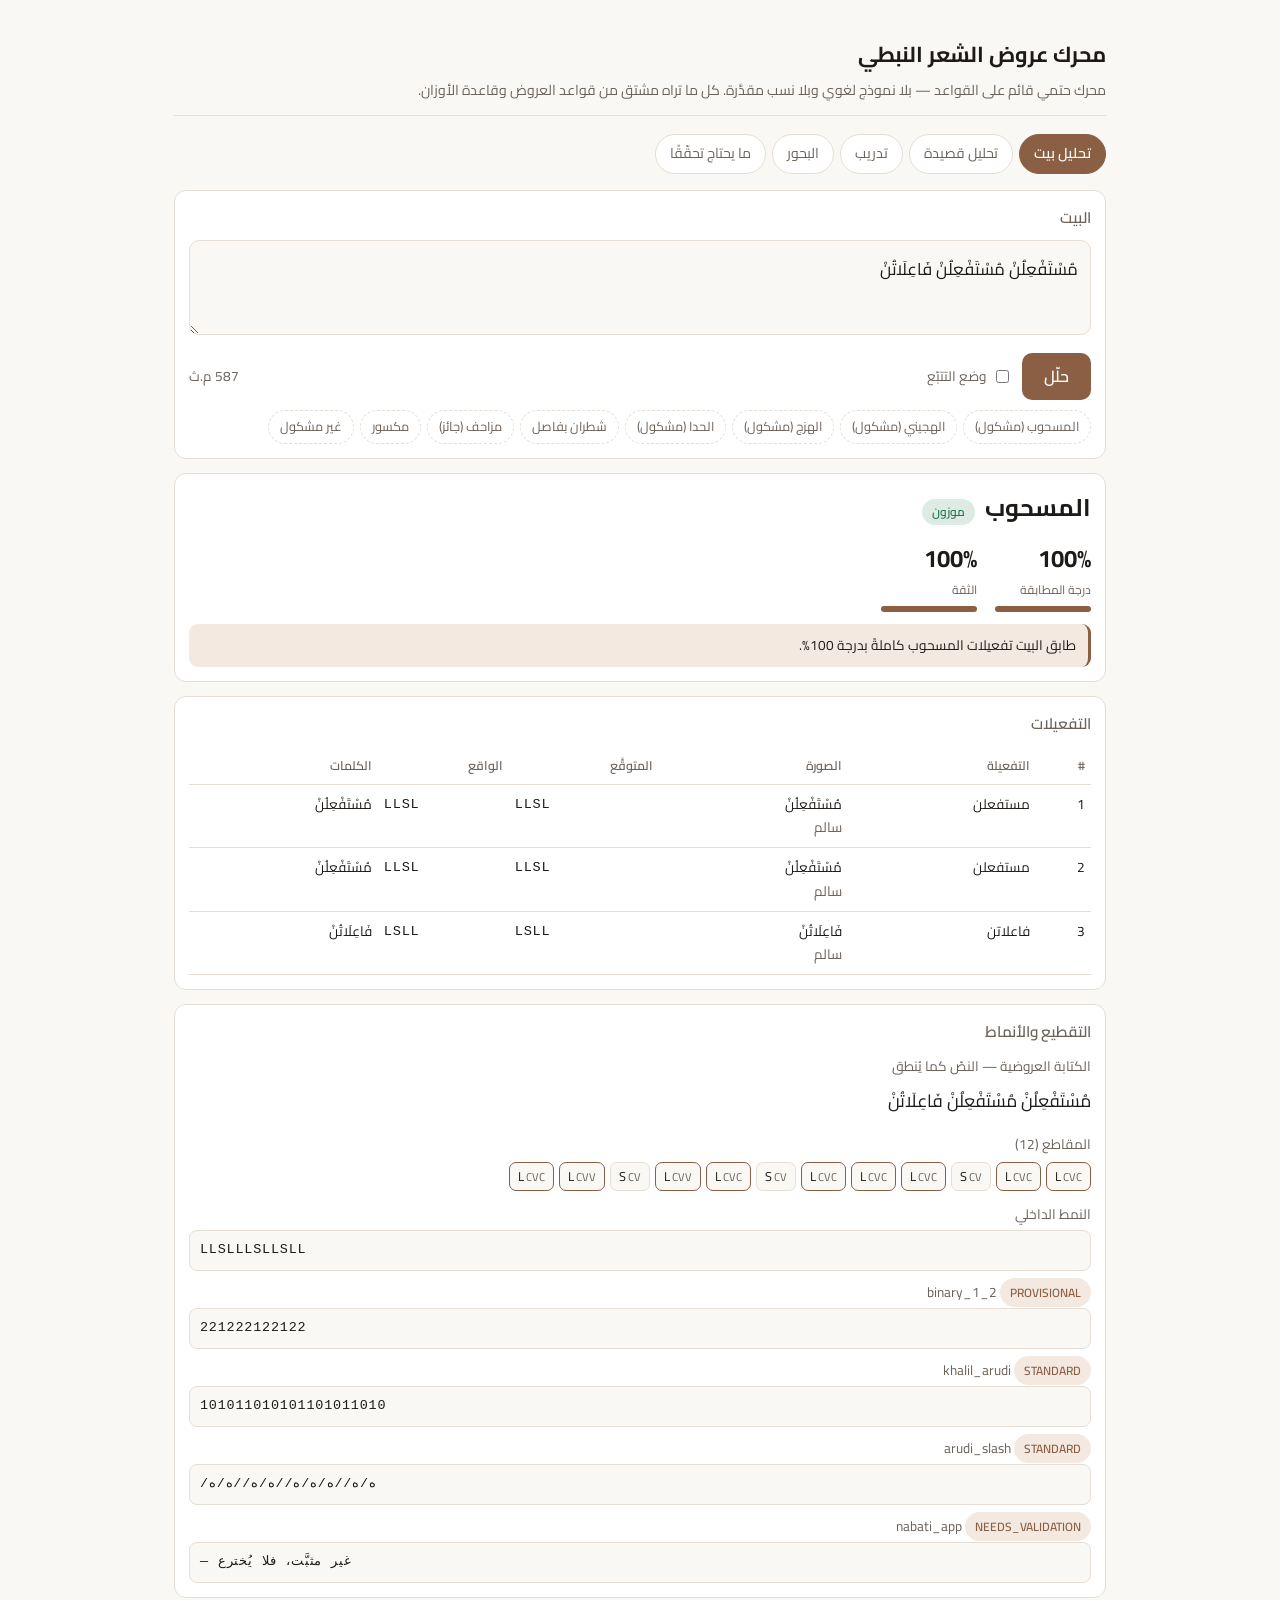
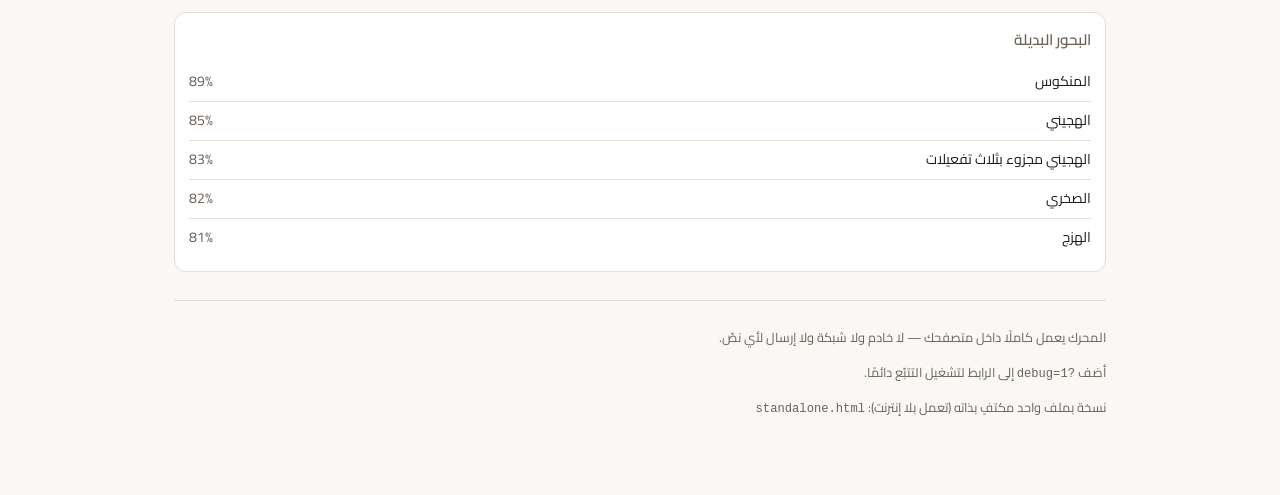
==== web/index.html @ c5213ad3 "محرك عروض الشعر النبطي محرك حتمي قائم على القواعد يأخذ بيتًا نبطيًا فيعطي البحر الأقرب، ودرجة المطاب" ====
<!DOCTYPE html>
<html lang="ar" dir="rtl">
<head>
<meta charset="utf-8">
<meta name="viewport" content="width=device-width, initial-scale=1, viewport-fit=cover">
<title>محرك عروض الشعر النبطي — واجهة تجربة</title>
<meta name="description" content="تحليل ووزن الشعر النبطي: البحر، التفعيلات، التقطيع، النمط الرقمي، وموضع الكسر.">
<link rel="preconnect" href="https://fonts.googleapis.com">
<link rel="preconnect" href="https://fonts.gstatic.com" crossorigin>
<link href="https://fonts.googleapis.com/css2?family=Cairo:wght@400;600;700&display=swap" rel="stylesheet">
<link rel="stylesheet" href="style.css">
<link rel="icon" href="data:image/svg+xml,<svg xmlns='http://www.w3.org/2000/svg' viewBox='0 0 32 32'><text y='26' font-size='26'>📜</text></svg>">
</head>
<body>
<div class="wrap">

<header>
  <h1>محرك عروض الشعر النبطي</h1>
  <p>محرك حتمي قائم على القواعد — بلا نموذج لغوي وبلا نسب مقدَّرة. كل ما تراه مشتق من قواعد العروض وقاعدة الأوزان.</p>
</header>

<nav class="tabs" role="tablist">
  <button role="tab" data-tab="analyze" aria-selected="true">تحليل بيت</button>
  <button role="tab" data-tab="poem" aria-selected="false">تحليل قصيدة</button>
  <button role="tab" data-tab="train" aria-selected="false">تدريب</button>
  <button role="tab" data-tab="meters" aria-selected="false">البحور</button>
  <button role="tab" data-tab="open" aria-selected="false">ما يحتاج تحقّقًا</button>
</nav>

<!-- ============ تحليل بيت ============ -->
<section id="tab-analyze">
  <div class="panel">
    <h2>البيت</h2>
    <textarea id="input" placeholder="اكتب بيتًا نبطيًا…&#10;التشكيل يرفع دقة النتيجة كثيرًا. للفصل بين الشطرين استعمل ...&#10;مثال: مُسْتَفْعِلُنْ مُسْتَفْعِلُنْ فَاعِلَاتُنْ" spellcheck="false"></textarea>
    <div class="row">
      <button class="go" id="run">حلّل</button>
      <label class="check"><input type="checkbox" id="debug"> وضع التتبّع</label>
      <span class="grow"></span>
      <span class="muted" id="timing"></span>
    </div>
    <div class="samples" id="samples"></div>
  </div>

  <div id="result" class="hidden"></div>
</section>

<!-- ============ قصيدة ============ -->
<section id="tab-poem" class="hidden">
  <div class="panel">
    <h2>القصيدة — بيت في كل سطر</h2>
    <textarea id="poemInput" rows="8" spellcheck="false" placeholder="بيت في كل سطر…"></textarea>
    <div class="row"><button class="go" id="runPoem">حلّل القصيدة</button></div>
  </div>
  <div id="poemResult"></div>
</section>

<!-- ============ تدريب ============ -->
<section id="tab-train" class="hidden">
  <div class="panel">
    <h2>وضع التدريب</h2>
    <div class="row">
      <select id="trainMeter" class="grow"></select>
      <select id="trainLevel" style="width:auto">
        <option value="easy">سهل — ٨٠٪</option>
        <option value="medium" selected>متوسط — ٩٠٪</option>
        <option value="hard">صعب — ٩٧٪ وبلا رخص</option>
      </select>
    </div>
    <p class="muted" id="trainHint"></p>
    <textarea id="trainInput" spellcheck="false" placeholder="اكتب بيتك على هذا البحر…"></textarea>
    <div class="row"><button class="go" id="runTrain">تحقّق</button></div>
  </div>
  <div id="trainResult"></div>
</section>

<!-- ============ البحور ============ -->
<section id="tab-meters" class="hidden">
  <div class="panel">
    <h2>قاعدة الأوزان</h2>
    <div class="scroll"><table id="metersTable"></table></div>
  </div>
</section>

<!-- ============ معلَّق ============ -->
<section id="tab-open" class="hidden">
  <div class="panel">
    <h2>ما لم يُحسم بعد</h2>
    <p class="muted">كل بند هنا قاعدة لم تُثبَّت لأن المادة المصدرية لم تكفِ لإثباتها. لم يُخترع شيء مكانها.</p>
    <div id="openList"></div>
  </div>
</section>

<footer>
  <p>المحرك يعمل كاملًا داخل متصفحك — لا خادم ولا شبكة ولا إرسال لأي نصّ.</p>
  <p>أضف <code>?debug=1</code> إلى الرابط لتشغيل التتبّع دائمًا.</p>
  <p>نسخة بملف واحد مكتفٍ بذاته (تعمل بلا إنترنت): <code>standalone.html</code></p>
</footer>

</div>
<script type="module" src="app.js"></script>
</body>
</html>
---- web/style.css ----
:root {
  --bg: #faf8f5;
  --panel: #ffffff;
  --ink: #1d1a17;
  --muted: #6b625a;
  --line: #e6ded4;
  --brand: #8a5f43;
  --brand-soft: #f3e9e1;
  --good: #1f7a4d;
  --warn: #9a6b12;
  --bad: #a63232;
  --radius: 12px;
  --font: "Cairo", system-ui, -apple-system, "Segoe UI", sans-serif;
  --mono: ui-monospace, "SF Mono", Menlo, Consolas, monospace;
}

@media (prefers-color-scheme: dark) {
  :root {
    --bg: #17140f;
    --panel: #211d18;
    --ink: #f0eae2;
    --muted: #a99d90;
    --line: #362f27;
    --brand: #d3a582;
    --brand-soft: #2e2620;
    --good: #5fc48c;
    --warn: #e0b04a;
    --bad: #ef7a7a;
  }
}

* { box-sizing: border-box; }

body {
  margin: 0;
  background: var(--bg);
  color: var(--ink);
  font-family: var(--font);
  line-height: 1.7;
  -webkit-text-size-adjust: 100%;
}

.wrap { max-width: 960px; margin: 0 auto; padding: 16px 14px 64px; }

header { padding: 20px 0 12px; border-bottom: 1px solid var(--line); margin-bottom: 18px; }
header h1 { margin: 0; font-size: 1.35rem; font-weight: 700; }
header p { margin: 6px 0 0; color: var(--muted); font-size: .88rem; }

.tabs { display: flex; gap: 6px; flex-wrap: wrap; margin: 16px 0; }
.tabs button {
  font: inherit; font-size: .88rem; padding: 7px 14px; border-radius: 999px;
  border: 1px solid var(--line); background: var(--panel); color: var(--muted);
  cursor: pointer; -webkit-tap-highlight-color: transparent;
}
.tabs button[aria-selected="true"] { background: var(--brand); border-color: var(--brand); color: #fff; font-weight: 600; }

.panel {
  background: var(--panel); border: 1px solid var(--line);
  border-radius: var(--radius); padding: 14px; margin-bottom: 14px;
}
.panel h2 { margin: 0 0 10px; font-size: .95rem; color: var(--muted); font-weight: 600; }

textarea, select, input {
  width: 100%; font: inherit; padding: 11px 12px;
  border: 1px solid var(--line); border-radius: 10px;
  background: var(--bg); color: var(--ink); resize: vertical;
}
textarea { min-height: 90px; font-size: 1.05rem; line-height: 2.1; }
textarea:focus, select:focus { outline: 2px solid var(--brand); outline-offset: 1px; }

.row { display: flex; gap: 10px; flex-wrap: wrap; align-items: center; margin-top: 10px; }
.row > * { flex: 0 0 auto; }
.grow { flex: 1 1 180px; }

button.go {
  font: inherit; font-weight: 600; padding: 10px 22px; border: 0; border-radius: 10px;
  background: var(--brand); color: #fff; cursor: pointer;
}
button.ghost {
  font: inherit; font-size: .85rem; padding: 7px 12px; border-radius: 8px;
  border: 1px solid var(--line); background: transparent; color: var(--muted); cursor: pointer;
}
label.check { display: inline-flex; align-items: center; gap: 6px; font-size: .85rem; color: var(--muted); }
label.check input { width: auto; }

.samples { display: flex; gap: 6px; flex-wrap: wrap; margin-top: 10px; }
.samples button {
  font: inherit; font-size: .8rem; padding: 5px 11px; border-radius: 999px;
  border: 1px dashed var(--line); background: transparent; color: var(--muted); cursor: pointer;
}

.verdict { display: flex; align-items: baseline; gap: 10px; flex-wrap: wrap; }
.verdict .name { font-size: 1.5rem; font-weight: 700; }
.badge {
  font-size: .75rem; padding: 3px 10px; border-radius: 999px; font-weight: 600;
  background: var(--brand-soft); color: var(--brand);
}
.badge.sound { background: color-mix(in srgb, var(--good) 15%, transparent); color: var(--good); }
.badge.acceptable { background: color-mix(in srgb, var(--good) 12%, transparent); color: var(--good); }
.badge.broken { background: color-mix(in srgb, var(--warn) 18%, transparent); color: var(--warn); }
.badge.unrecognized { background: color-mix(in srgb, var(--bad) 14%, transparent); color: var(--bad); }

.scores { display: flex; gap: 18px; margin-top: 10px; flex-wrap: wrap; }
.score-box { min-width: 96px; }
.score-box .n { font-size: 1.5rem; font-weight: 700; font-variant-numeric: tabular-nums; }
.score-box .k { font-size: .75rem; color: var(--muted); }

.bar { height: 6px; border-radius: 3px; background: var(--line); overflow: hidden; margin-top: 6px; }
.bar > i { display: block; height: 100%; background: var(--brand); }

.note {
  font-size: .85rem; padding: 10px 12px; border-radius: 9px;
  background: var(--brand-soft); color: var(--ink); margin-top: 12px;
  border-inline-start: 3px solid var(--brand);
}
.note.warn { border-inline-start-color: var(--warn); }
.note strong { color: var(--brand); }

table { width: 100%; border-collapse: collapse; font-size: .85rem; }
th, td { text-align: start; padding: 8px 6px; border-bottom: 1px solid var(--line); vertical-align: top; }
th { color: var(--muted); font-weight: 600; font-size: .78rem; }
td.pat { font-family: var(--mono); direction: ltr; text-align: left; letter-spacing: .06em; }
tr.bad td { background: color-mix(in srgb, var(--bad) 7%, transparent); }

.scroll { overflow-x: auto; -webkit-overflow-scrolling: touch; }

.syls { display: flex; flex-wrap: wrap; gap: 5px; margin-top: 6px; }
.syl {
  border: 1px solid var(--line); border-radius: 7px; padding: 3px 8px;
  font-size: .8rem; background: var(--bg);
}
.syl.L { border-color: var(--brand); }
.syl.X { border-color: var(--warn); border-style: dashed; }
.syl small { color: var(--muted); font-size: .7rem; }

.mono {
  font-family: var(--mono); direction: ltr; text-align: left;
  font-size: .84rem; word-break: break-all; letter-spacing: .06em;
  background: var(--bg); padding: 8px 10px; border-radius: 8px; border: 1px solid var(--line);
}
pre.mono { white-space: pre-wrap; line-height: 1.6; }

.alts { list-style: none; padding: 0; margin: 0; }
.alts li { display: flex; justify-content: space-between; gap: 10px; padding: 7px 0; border-bottom: 1px solid var(--line); font-size: .88rem; }
.alts li:last-child { border: 0; }
.alts .pctn { font-variant-numeric: tabular-nums; color: var(--muted); }

.muted { color: var(--muted); font-size: .85rem; }
.hidden { display: none !important; }
details { margin-top: 10px; }
summary { cursor: pointer; font-size: .85rem; color: var(--muted); }

footer { margin-top: 28px; padding-top: 14px; border-top: 1px solid var(--line); color: var(--muted); font-size: .8rem; }
footer code { font-family: var(--mono); font-size: .95em; }
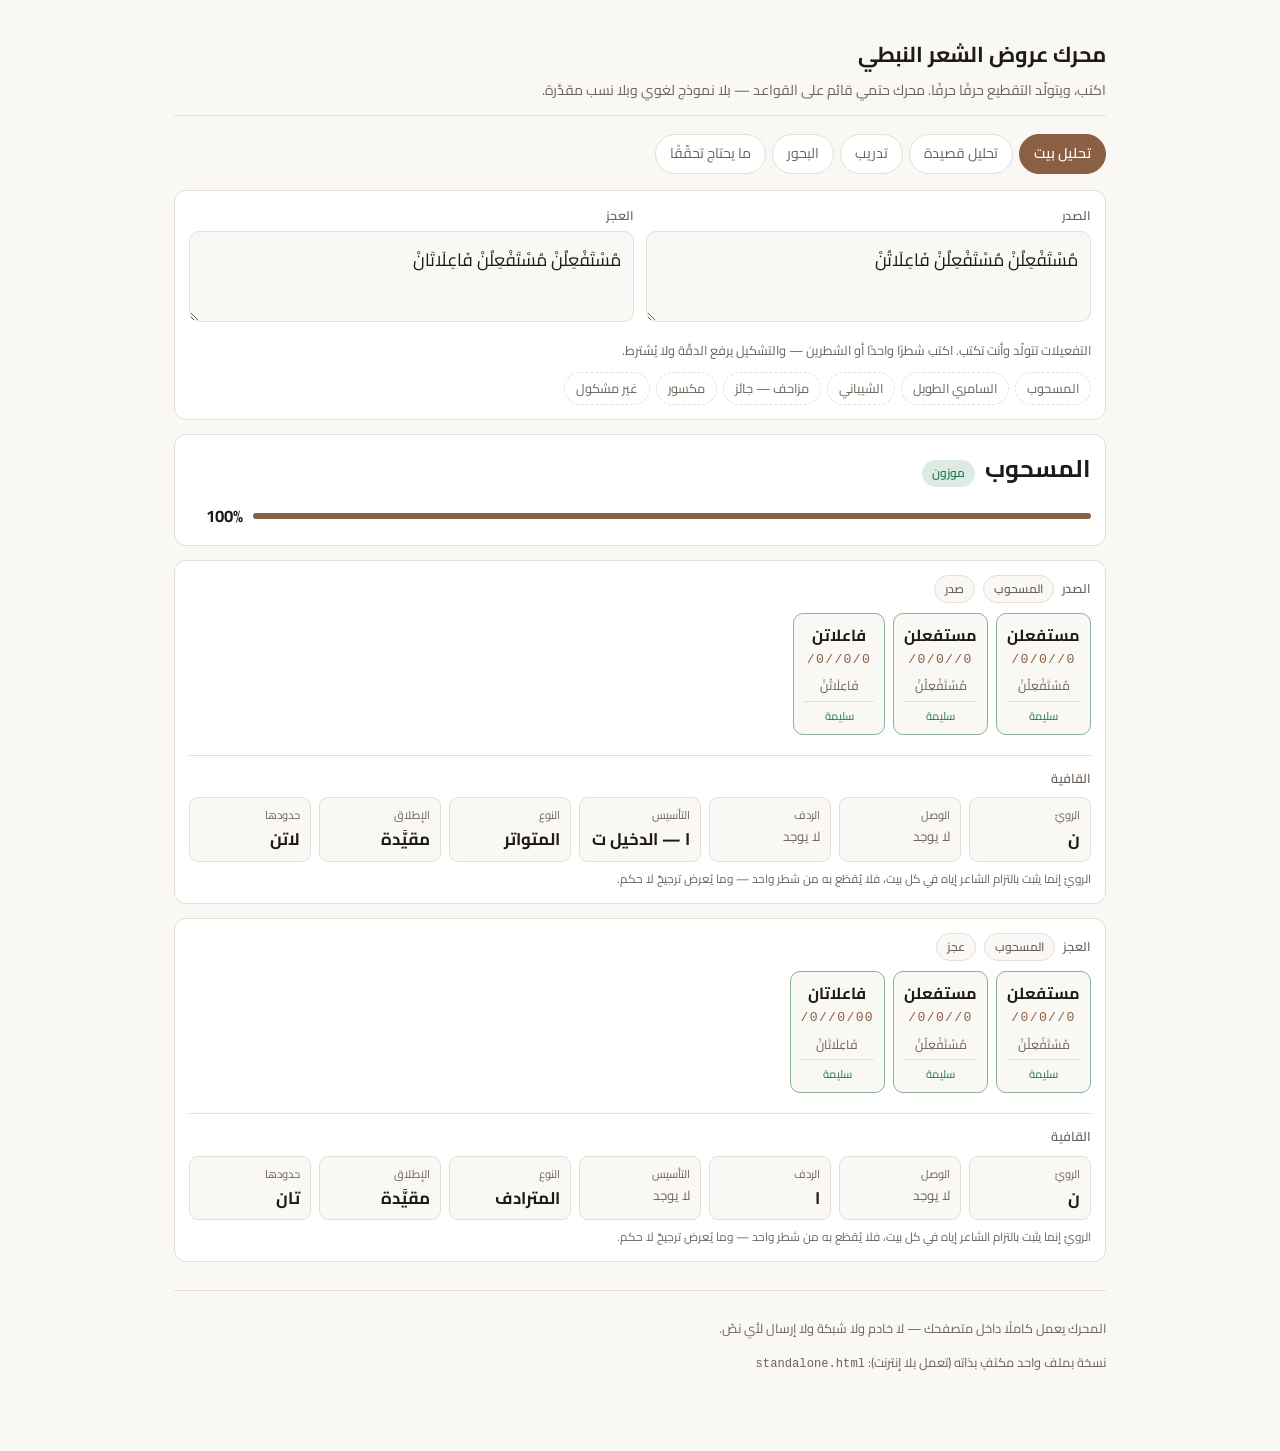
==== commit c3f0e138: "واجهة الكتابة اللحظية: التفعيلات تتولّد حرفًا حرفًا لا زرّ في الصفحة. حقلان — الصدر والعجز — وكل ضغط" ====
--- a/web/index.html
+++ b/web/index.html
@@ -9,6 +9,7 @@
 <link rel="preconnect" href="https://fonts.gstatic.com" crossorigin>
 <link href="https://fonts.googleapis.com/css2?family=Cairo:wght@400;600;700&display=swap" rel="stylesheet">
 <link rel="stylesheet" href="style.css">
+<link rel="stylesheet" href="live.css">
 <link rel="icon" href="data:image/svg+xml,<svg xmlns='http://www.w3.org/2000/svg' viewBox='0 0 32 32'><text y='26' font-size='26'>📜</text></svg>">
 </head>
 <body>
@@ -16,7 +17,7 @@
 
 <header>
   <h1>محرك عروض الشعر النبطي</h1>
-  <p>محرك حتمي قائم على القواعد — بلا نموذج لغوي وبلا نسب مقدَّرة. كل ما تراه مشتق من قواعد العروض وقاعدة الأوزان.</p>
+  <p>اكتب، ويتولّد التقطيع حرفًا حرفًا. محرك حتمي قائم على القواعد — بلا نموذج لغوي وبلا نسب مقدَّرة.</p>
 </header>
 
 <nav class="tabs" role="tablist">
@@ -30,18 +31,26 @@
 <!-- ============ تحليل بيت ============ -->
 <section id="tab-analyze">
   <div class="panel">
-    <h2>البيت</h2>
-    <textarea id="input" placeholder="اكتب بيتًا نبطيًا…&#10;التشكيل يرفع دقة النتيجة كثيرًا. للفصل بين الشطرين استعمل ...&#10;مثال: مُسْتَفْعِلُنْ مُسْتَفْعِلُنْ فَاعِلَاتُنْ" spellcheck="false"></textarea>
-    <div class="row">
-      <button class="go" id="run">حلّل</button>
-      <label class="check"><input type="checkbox" id="debug"> وضع التتبّع</label>
-      <span class="grow"></span>
-      <span class="muted" id="timing"></span>
+    <div class="fields">
+      <label class="field">
+        <span class="field-label">الصدر</span>
+        <textarea id="sadr" rows="2" spellcheck="false" autocomplete="off"
+          placeholder="اكتب صدر البيت…"></textarea>
+      </label>
+      <label class="field">
+        <span class="field-label">العجز</span>
+        <textarea id="ajz" rows="2" spellcheck="false" autocomplete="off"
+          placeholder="اكتب عجز البيت…"></textarea>
+      </label>
     </div>
+    <p class="hint">
+      التفعيلات تتولّد وأنت تكتب. اكتب شطرًا واحدًا أو الشطرين —
+      والتشكيل يرفع الدقّة ولا يُشترط.
+    </p>
     <div class="samples" id="samples"></div>
   </div>
 
-  <div id="result" class="hidden"></div>
+  <div id="result"></div>
 </section>
 
 <!-- ============ قصيدة ============ -->
@@ -92,7 +101,6 @@
 
 <footer>
   <p>المحرك يعمل كاملًا داخل متصفحك — لا خادم ولا شبكة ولا إرسال لأي نصّ.</p>
-  <p>أضف <code>?debug=1</code> إلى الرابط لتشغيل التتبّع دائمًا.</p>
   <p>نسخة بملف واحد مكتفٍ بذاته (تعمل بلا إنترنت): <code>standalone.html</code></p>
 </footer>
 
--- a/web/live.css
+++ b/web/live.css
@@ -0,0 +1,117 @@
+/* ============================================================
+   الكتابة اللحظية — حقلا الصدر والعجز، وبطاقات التفعيلات، والقافية.
+   ملحق بـ style.css لا بديل عنه: بقية التبويبات تستعمله كما هو.
+   ============================================================ */
+
+/* ── حقلا الإدخال ─────────────────────────────────────────── */
+.fields { display: grid; gap: 12px; grid-template-columns: 1fr 1fr; }
+@media (max-width: 620px) { .fields { grid-template-columns: 1fr; } }
+
+.field { display: block; }
+.field-label {
+  display: block; font-size: .78rem; font-weight: 600;
+  color: var(--muted); margin-bottom: 5px;
+}
+.field textarea { min-height: 68px; font-size: 1.1rem; line-height: 1.9; }
+
+.hint { margin: 10px 0 0; font-size: .8rem; color: var(--muted); }
+
+/* ── مربع الوزن ───────────────────────────────────────────── */
+.verdict-panel .score-line {
+  display: flex; align-items: center; gap: 10px; margin-top: 12px;
+}
+.verdict-panel .bar { flex: 1 1 auto; margin-top: 0; }
+.verdict-panel .pctn {
+  font-variant-numeric: tabular-nums; font-weight: 700;
+  font-size: 1.05rem; min-width: 3.2em; text-align: start;
+}
+
+.hemistich-head {
+  display: flex; align-items: center; gap: 8px;
+  flex-wrap: wrap; margin-bottom: 10px;
+}
+.hemistich-head .field-label { margin: 0; }
+
+.badge.soft { background: var(--bg); color: var(--muted); border: 1px solid var(--line); }
+.badge.writing {
+  background: color-mix(in srgb, var(--brand) 12%, transparent);
+  color: var(--brand);
+}
+
+/* ── شريط التفعيلات ───────────────────────────────────────── */
+/* يمرّ أفقيًّا ولا يكسر الصفحة: البحور تبلغ ست عشرة تفعيلة. */
+.feet {
+  display: flex; gap: 8px; overflow-x: auto; padding-bottom: 6px;
+  -webkit-overflow-scrolling: touch; scrollbar-width: thin;
+}
+
+.foot {
+  flex: 0 0 auto; min-width: 92px; text-align: center;
+  border: 1px solid var(--line); border-radius: 10px;
+  padding: 9px 10px; background: var(--bg);
+}
+.foot-name { font-size: 1rem; font-weight: 700; line-height: 1.5; }
+.foot-symbol {
+  font-family: var(--mono); direction: ltr; font-size: .82rem;
+  letter-spacing: .1em; color: var(--brand); margin-top: 2px;
+  min-height: 1.2em;
+}
+.foot-text {
+  font-size: .78rem; color: var(--muted); margin-top: 4px;
+  max-width: 150px; overflow: hidden; text-overflow: ellipsis; white-space: nowrap;
+}
+.foot-state {
+  font-size: .7rem; color: var(--muted); margin-top: 4px;
+  padding-top: 4px; border-top: 1px solid var(--line);
+}
+
+.foot.salim { border-color: color-mix(in srgb, var(--good) 45%, var(--line)); }
+.foot.salim .foot-state { color: var(--good); }
+
+.foot.licensed { border-color: color-mix(in srgb, var(--warn) 50%, var(--line)); }
+.foot.licensed .foot-state { color: var(--warn); }
+
+.foot.broken {
+  border-color: var(--bad);
+  background: color-mix(in srgb, var(--bad) 7%, var(--bg));
+}
+.foot.broken .foot-state { color: var(--bad); font-weight: 600; }
+
+/* التفعيلة الجارية: اسمها مقتطع بقدر ما كُتب منها. */
+.foot.partial {
+  border-color: var(--brand); border-style: dashed;
+  background: var(--brand-soft);
+}
+.foot.partial .foot-state { color: var(--brand); }
+
+/* ما لم يبلغه القلم بعد — يُرى ولا يُحاسَب. */
+.foot.pending { opacity: .38; border-style: dashed; }
+
+/* ── الزحافات والعلل ──────────────────────────────────────── */
+.licence {
+  display: flex; flex-wrap: wrap; gap: 8px; align-items: center;
+  margin-top: 12px; font-size: .82rem;
+}
+.licence-key { color: var(--muted); font-weight: 600; }
+.licence-item {
+  background: color-mix(in srgb, var(--warn) 12%, transparent);
+  color: var(--warn); border-radius: 999px; padding: 3px 10px;
+}
+
+/* ── القافية ──────────────────────────────────────────────── */
+.rhyme {
+  margin-top: 14px; padding-top: 12px; border-top: 1px solid var(--line);
+}
+.rhyme-title { font-size: .8rem; font-weight: 600; color: var(--muted); margin-bottom: 8px; }
+.rhyme-grid {
+  display: grid; gap: 8px;
+  grid-template-columns: repeat(auto-fit, minmax(96px, 1fr));
+}
+.rhyme-cell {
+  border: 1px solid var(--line); border-radius: 9px;
+  padding: 7px 10px; background: var(--bg);
+}
+.rhyme-key { display: block; font-size: .7rem; color: var(--muted); }
+.rhyme-val { display: block; font-size: 1.05rem; font-weight: 700; margin-top: 1px; }
+.rhyme-val.none { font-size: .82rem; font-weight: 400; color: var(--muted); }
+.rhyme-note { margin: 8px 0 0; font-size: .74rem; color: var(--muted); line-height: 1.6; }
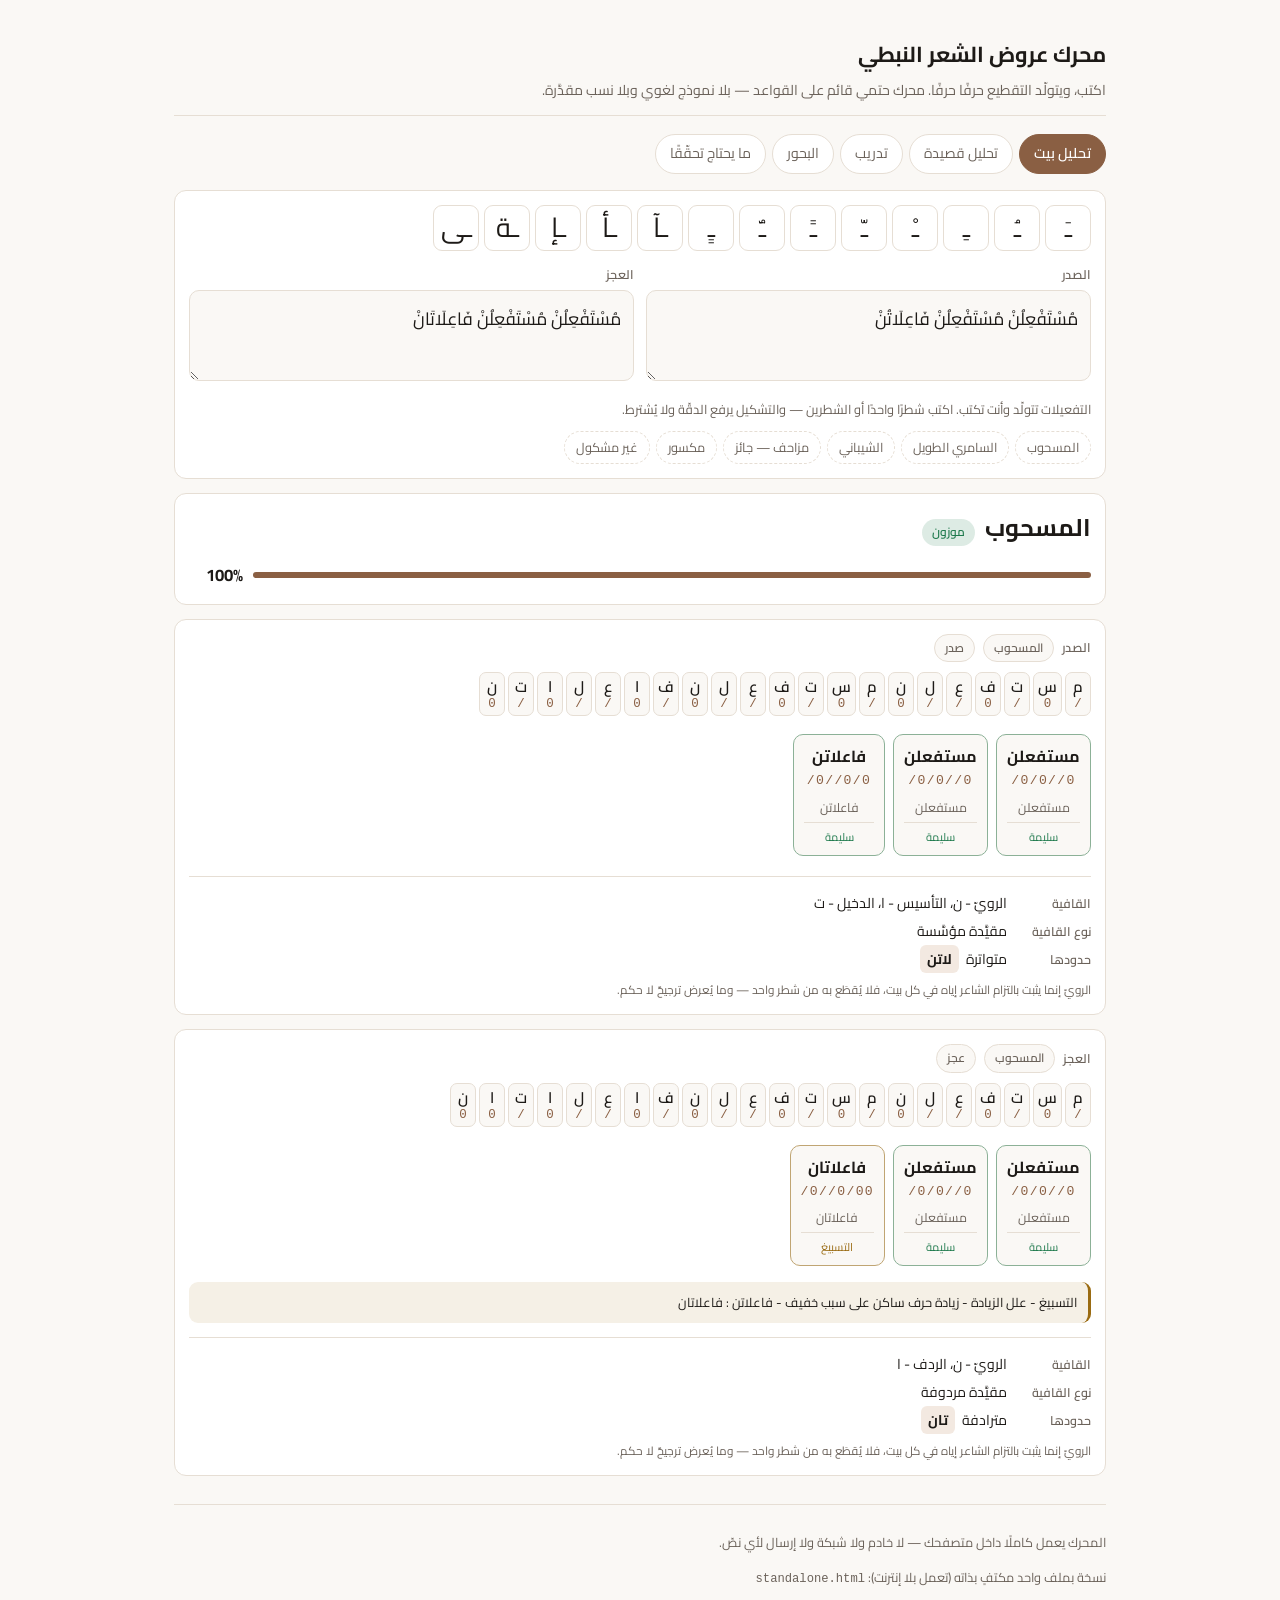
==== commit 6f70d95f: "مطابقة تجربة المرجع، وأربعة أخطاء كشفتها جُرّب بيتُ الصورة المرجعية نفسه في المحرك، فوافقه في كل حقل" ====
--- a/web/index.html
+++ b/web/index.html
@@ -31,6 +31,10 @@
 <!-- ============ تحليل بيت ============ -->
 <section id="tab-analyze">
   <div class="panel">
+    <!-- شريط التشكيل: دقّة الوزن مقيَّدة بتشكيل ما يُكتب، ولوحة مفاتيح
+         الهاتف تجعل إدخال الحركات عسيرًا. فتُوضع في متناول الإبهام. -->
+    <div class="marks" id="marks" role="toolbar" aria-label="إدخال التشكيل"></div>
+
     <div class="fields">
       <label class="field">
         <span class="field-label">الصدر</span>
--- a/web/live.css
+++ b/web/live.css
@@ -87,31 +87,60 @@
 /* ما لم يبلغه القلم بعد — يُرى ولا يُحاسَب. */
 .foot.pending { opacity: .38; border-style: dashed; }
 
-/* ── الزحافات والعلل ──────────────────────────────────────── */
-.licence {
-  display: flex; flex-wrap: wrap; gap: 8px; align-items: center;
-  margin-top: 12px; font-size: .82rem;
-}
-.licence-key { color: var(--muted); font-weight: 600; }
-.licence-item {
-  background: color-mix(in srgb, var(--warn) 12%, transparent);
-  color: var(--warn); border-radius: 999px; padding: 3px 10px;
-}
-
 /* ── القافية ──────────────────────────────────────────────── */
 .rhyme {
   margin-top: 14px; padding-top: 12px; border-top: 1px solid var(--line);
 }
-.rhyme-title { font-size: .8rem; font-weight: 600; color: var(--muted); margin-bottom: 8px; }
-.rhyme-grid {
-  display: grid; gap: 8px;
-  grid-template-columns: repeat(auto-fit, minmax(96px, 1fr));
+.rhyme-note { margin: 8px 0 0; font-size: .74rem; color: var(--muted); line-height: 1.6; }
+
+/* ── شريط التشكيل ─────────────────────────────────────────── */
+.marks {
+  display: flex; gap: 5px; overflow-x: auto; padding: 0 0 9px;
+  margin-bottom: 4px; -webkit-overflow-scrolling: touch;
 }
-.rhyme-cell {
+.marks button {
+  flex: 0 0 auto; font: inherit; min-width: 46px; height: 46px;
+  display: flex; align-items: center; justify-content: center;
   border: 1px solid var(--line); border-radius: 9px;
-  padding: 7px 10px; background: var(--bg);
+  background: var(--panel); color: var(--ink); cursor: pointer;
+  -webkit-tap-highlight-color: transparent;
 }
-.rhyme-key { display: block; font-size: .7rem; color: var(--muted); }
-.rhyme-val { display: block; font-size: 1.05rem; font-weight: 700; margin-top: 1px; }
-.rhyme-val.none { font-size: .82rem; font-weight: 400; color: var(--muted); }
-.rhyme-note { margin: 8px 0 0; font-size: .74rem; color: var(--muted); line-height: 1.6; }
+.marks button:active { background: var(--brand-soft); border-color: var(--brand); }
+/* الحركة رسمها صغير على الكرسيّ، فتُكبَّر لتُقرأ وتُصاب بالإبهام. */
+.mark-glyph { font-size: 1.7rem; line-height: 1; }
+
+/* ── الكتابة العروضية حرفًا حرفًا ──────────────────────────── */
+.glyphs {
+  display: flex; gap: 3px; overflow-x: auto; padding-bottom: 6px;
+  margin-bottom: 12px; -webkit-overflow-scrolling: touch;
+}
+.glyph {
+  flex: 0 0 auto; display: flex; flex-direction: column; align-items: center;
+  min-width: 26px; border: 1px solid var(--line); border-radius: 7px;
+  padding: 3px 4px; background: var(--bg);
+}
+.glyph b { font-weight: 600; font-size: .95rem; line-height: 1.4; }
+.glyph i {
+  font-style: normal; font-family: var(--mono); font-size: .78rem;
+  color: var(--brand); line-height: 1.2;
+}
+
+/* ── سطر العلّة ───────────────────────────────────────────── */
+.licence {
+  display: block; margin-top: 10px; font-size: .8rem; line-height: 1.9;
+  padding: 8px 11px; border-radius: 9px;
+  background: color-mix(in srgb, var(--warn) 10%, transparent);
+  color: var(--ink);
+  border-inline-start: 3px solid var(--warn);
+}
+
+/* ── القافية: أسطر لا شبكة، كما يكتبها الوزّانون ──────────── */
+.rhyme-line { font-size: .88rem; line-height: 2; }
+.rhyme-line .rhyme-key {
+  display: inline-block; min-width: 6.5em; color: var(--muted);
+  font-size: .78rem; font-weight: 600;
+}
+.rhyme-span {
+  font-weight: 700; background: var(--brand-soft);
+  border-radius: 6px; padding: 1px 7px; margin-inline-start: 4px;
+}
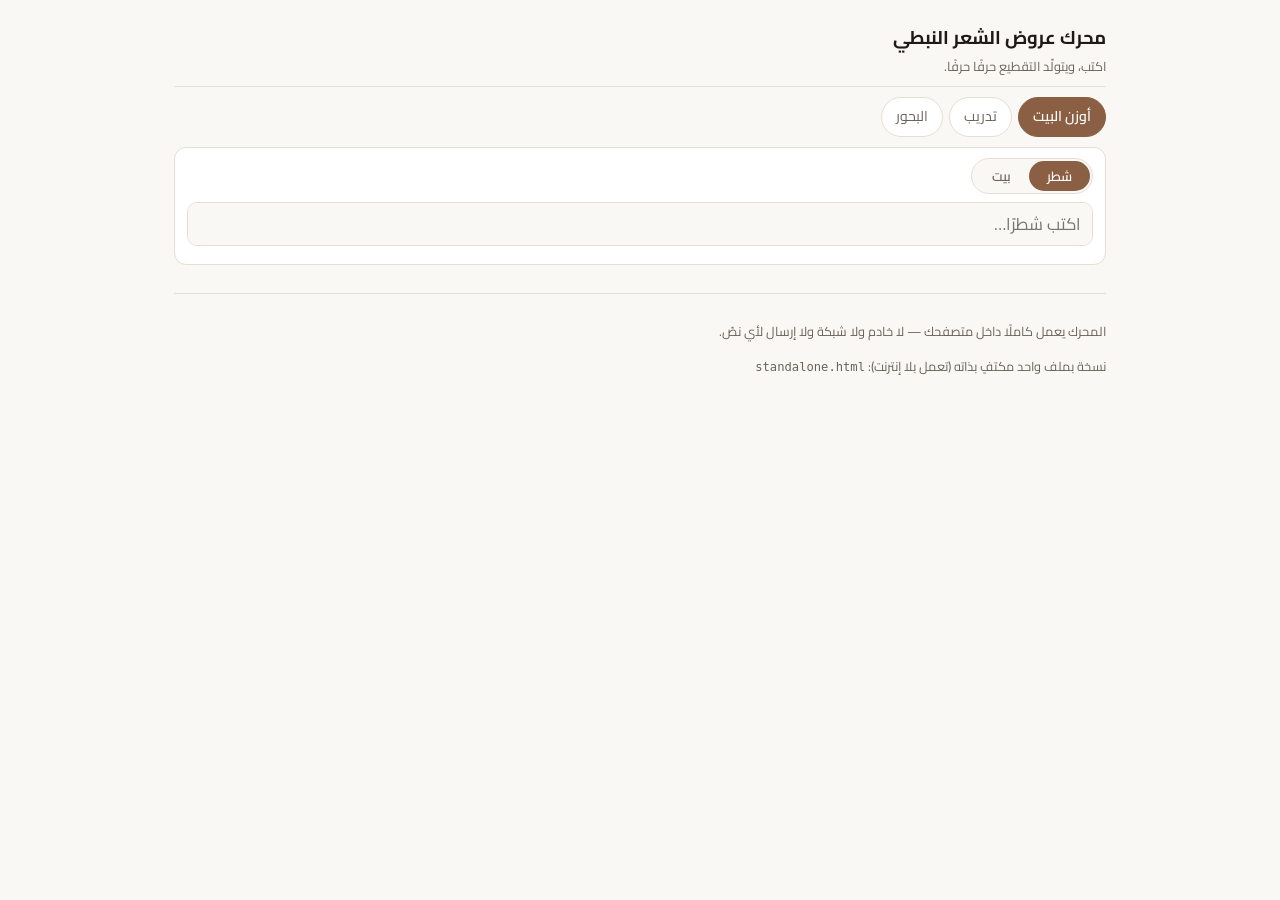
==== commit a51888e4: "تخفيف الواجهة: شطر أو بيت، وحقل يُفتح فارغًا كلّه في طبقة العرض. والمحرك لم يُمَسّ منطقُه: فحصٌ في ا" ====
--- a/web/index.html
+++ b/web/index.html
@@ -4,7 +4,7 @@
 <meta charset="utf-8">
 <meta name="viewport" content="width=device-width, initial-scale=1, viewport-fit=cover">
 <title>محرك عروض الشعر النبطي — واجهة تجربة</title>
-<meta name="description" content="تحليل ووزن الشعر النبطي: البحر، التفعيلات، التقطيع، النمط الرقمي، وموضع الكسر.">
+<meta name="description" content="وزن الشعر النبطي: البحر، التفعيلات، التقطيع، وموضع الكسر.">
 <link rel="preconnect" href="https://fonts.googleapis.com">
 <link rel="preconnect" href="https://fonts.gstatic.com" crossorigin>
 <link href="https://fonts.googleapis.com/css2?family=Cairo:wght@400;600;700&display=swap" rel="stylesheet">
@@ -17,68 +17,50 @@
 
 <header>
   <h1>محرك عروض الشعر النبطي</h1>
-  <p>اكتب، ويتولّد التقطيع حرفًا حرفًا. محرك حتمي قائم على القواعد — بلا نموذج لغوي وبلا نسب مقدَّرة.</p>
+  <p>اكتب، ويتولّد التقطيع حرفًا حرفًا.</p>
 </header>
 
 <nav class="tabs" role="tablist">
-  <button role="tab" data-tab="analyze" aria-selected="true">تحليل بيت</button>
-  <button role="tab" data-tab="poem" aria-selected="false">تحليل قصيدة</button>
+  <button role="tab" data-tab="analyze" aria-selected="true">أوزن البيت</button>
   <button role="tab" data-tab="train" aria-selected="false">تدريب</button>
   <button role="tab" data-tab="meters" aria-selected="false">البحور</button>
-  <button role="tab" data-tab="open" aria-selected="false">ما يحتاج تحقّقًا</button>
 </nav>
 
-<!-- ============ تحليل بيت ============ -->
+<!-- ============ أوزن البيت ============ -->
 <section id="tab-analyze">
-  <div class="panel">
-    <!-- شريط التشكيل: دقّة الوزن مقيَّدة بتشكيل ما يُكتب، ولوحة مفاتيح
-         الهاتف تجعل إدخال الحركات عسيرًا. فتُوضع في متناول الإبهام. -->
-    <div class="marks" id="marks" role="toolbar" aria-label="إدخال التشكيل"></div>
+  <div class="panel compact">
+    <!-- شطر أو بيت. الافتراضي شطر: أكثر ما يُكتب شطرٌ يُجرَّب وزنه. -->
+    <div class="mode" role="radiogroup" aria-label="وضع الإدخال">
+      <button type="button" role="radio" data-mode="single" aria-checked="true">شطر</button>
+      <button type="button" role="radio" data-mode="pair" aria-checked="false">بيت</button>
+    </div>
 
-    <div class="fields">
-      <label class="field">
+    <div class="fields" id="fields">
+      <label class="field" id="field-single">
+        <textarea id="single" rows="1" spellcheck="false" autocomplete="off"
+          placeholder="اكتب شطرًا…"></textarea>
+      </label>
+      <label class="field hidden" id="field-sadr">
         <span class="field-label">الصدر</span>
-        <textarea id="sadr" rows="2" spellcheck="false" autocomplete="off"
+        <textarea id="sadr" rows="1" spellcheck="false" autocomplete="off"
           placeholder="اكتب صدر البيت…"></textarea>
       </label>
-      <label class="field">
+      <label class="field hidden" id="field-ajz">
         <span class="field-label">العجز</span>
-        <textarea id="ajz" rows="2" spellcheck="false" autocomplete="off"
+        <textarea id="ajz" rows="1" spellcheck="false" autocomplete="off"
           placeholder="اكتب عجز البيت…"></textarea>
       </label>
     </div>
-    <p class="hint">
-      التفعيلات تتولّد وأنت تكتب. اكتب شطرًا واحدًا أو الشطرين —
-      والتشكيل يرفع الدقّة ولا يُشترط.
-    </p>
-    <div class="samples" id="samples"></div>
   </div>
 
   <div id="result"></div>
-</section>
-
-<!-- ============ قصيدة ============ -->
-<section id="tab-poem" class="hidden">
-  <div class="panel">
-    <h2>القصيدة — بيت في كل سطر</h2>
-    <textarea id="poemInput" rows="8" spellcheck="false" placeholder="بيت في كل سطر…"></textarea>
-    <div class="row"><button class="go" id="runPoem">حلّل القصيدة</button></div>
-  </div>
-  <div id="poemResult"></div>
 </section>
 
 <!-- ============ تدريب ============ -->
 <section id="tab-train" class="hidden">
   <div class="panel">
     <h2>وضع التدريب</h2>
-    <div class="row">
-      <select id="trainMeter" class="grow"></select>
-      <select id="trainLevel" style="width:auto">
-        <option value="easy">سهل — ٨٠٪</option>
-        <option value="medium" selected>متوسط — ٩٠٪</option>
-        <option value="hard">صعب — ٩٧٪ وبلا رخص</option>
-      </select>
-    </div>
+    <div class="row"><select id="trainMeter" class="grow"></select></div>
     <p class="muted" id="trainHint"></p>
     <textarea id="trainInput" spellcheck="false" placeholder="اكتب بيتك على هذا البحر…"></textarea>
     <div class="row"><button class="go" id="runTrain">تحقّق</button></div>
@@ -94,15 +76,6 @@
   </div>
 </section>
 
-<!-- ============ معلَّق ============ -->
-<section id="tab-open" class="hidden">
-  <div class="panel">
-    <h2>ما لم يُحسم بعد</h2>
-    <p class="muted">كل بند هنا قاعدة لم تُثبَّت لأن المادة المصدرية لم تكفِ لإثباتها. لم يُخترع شيء مكانها.</p>
-    <div id="openList"></div>
-  </div>
-</section>
-
 <footer>
   <p>المحرك يعمل كاملًا داخل متصفحك — لا خادم ولا شبكة ولا إرسال لأي نصّ.</p>
   <p>نسخة بملف واحد مكتفٍ بذاته (تعمل بلا إنترنت): <code>standalone.html</code></p>
--- a/web/style.css
+++ b/web/style.css
@@ -40,13 +40,13 @@
   -webkit-text-size-adjust: 100%;
 }
 
-.wrap { max-width: 960px; margin: 0 auto; padding: 16px 14px 64px; }
+.wrap { max-width: 960px; margin: 0 auto; padding: 10px 14px 48px; }
 
-header { padding: 20px 0 12px; border-bottom: 1px solid var(--line); margin-bottom: 18px; }
-header h1 { margin: 0; font-size: 1.35rem; font-weight: 700; }
-header p { margin: 6px 0 0; color: var(--muted); font-size: .88rem; }
+header { padding: 12px 0 8px; border-bottom: 1px solid var(--line); margin-bottom: 10px; }
+header h1 { margin: 0; font-size: 1.15rem; font-weight: 700; }
+header p { margin: 3px 0 0; color: var(--muted); font-size: .8rem; }
 
-.tabs { display: flex; gap: 6px; flex-wrap: wrap; margin: 16px 0; }
+.tabs { display: flex; gap: 6px; flex-wrap: wrap; margin: 10px 0; }
 .tabs button {
   font: inherit; font-size: .88rem; padding: 7px 14px; border-radius: 999px;
   border: 1px solid var(--line); background: var(--panel); color: var(--muted);
@@ -56,7 +56,7 @@
 
 .panel {
   background: var(--panel); border: 1px solid var(--line);
-  border-radius: var(--radius); padding: 14px; margin-bottom: 14px;
+  border-radius: var(--radius); padding: 13px; margin-bottom: 11px;
 }
 .panel h2 { margin: 0 0 10px; font-size: .95rem; color: var(--muted); font-weight: 600; }
 
--- a/web/live.css
+++ b/web/live.css
@@ -3,22 +3,42 @@
    ملحق بـ style.css لا بديل عنه: بقية التبويبات تستعمله كما هو.
    ============================================================ */
 
-/* ── حقلا الإدخال ─────────────────────────────────────────── */
-.fields { display: grid; gap: 12px; grid-template-columns: 1fr 1fr; }
-@media (max-width: 620px) { .fields { grid-template-columns: 1fr; } }
+/* ── الإدخال ──────────────────────────────────────────────── */
+/* الارتفاع مقصود ضيّقًا: التفعيلات تتولّد أثناء الكتابة، فلا تنفع إن
+   احتاج صاحبها إلى تمرير الصفحة ليراها. */
+.panel.compact { padding: 10px 12px; margin-bottom: 10px; }
+
+.mode {
+  display: inline-flex; gap: 0; margin-bottom: 8px;
+  border: 1px solid var(--line); border-radius: 999px; padding: 2px;
+  background: var(--bg);
+}
+.mode button {
+  font: inherit; font-size: .82rem; font-weight: 600;
+  padding: 4px 18px; border: 0; border-radius: 999px;
+  background: transparent; color: var(--muted); cursor: pointer;
+  -webkit-tap-highlight-color: transparent;
+}
+.mode button[aria-checked="true"] { background: var(--brand); color: #fff; }
+
+.fields { display: grid; gap: 8px; grid-template-columns: 1fr; }
 
 .field { display: block; }
 .field-label {
-  display: block; font-size: .78rem; font-weight: 600;
-  color: var(--muted); margin-bottom: 5px;
+  display: block; font-size: .72rem; font-weight: 600;
+  color: var(--muted); margin-bottom: 3px;
 }
-.field textarea { min-height: 68px; font-size: 1.1rem; line-height: 1.9; }
-
-.hint { margin: 10px 0 0; font-size: .8rem; color: var(--muted); }
+/* سطر واحد يكفي ابتداءً، ويتّسع بالتمرير إن طال الشطر. */
+.field textarea {
+  min-height: 0; height: 44px; padding: 9px 11px;
+  font-size: 1.05rem; line-height: 1.5; resize: none;
+}
 
 /* ── مربع الوزن ───────────────────────────────────────────── */
+.verdict-panel { padding: 11px 13px; }
+.verdict-panel .verdict .name { font-size: 1.25rem; }
 .verdict-panel .score-line {
-  display: flex; align-items: center; gap: 10px; margin-top: 12px;
+  display: flex; align-items: center; gap: 10px; margin-top: 8px;
 }
 .verdict-panel .bar { flex: 1 1 auto; margin-top: 0; }
 .verdict-panel .pctn {
@@ -27,9 +47,10 @@
 }
 
 .hemistich-head {
-  display: flex; align-items: center; gap: 8px;
-  flex-wrap: wrap; margin-bottom: 10px;
+  display: flex; align-items: center; gap: 7px;
+  flex-wrap: wrap; margin-bottom: 8px;
 }
+.hemistich-head:empty { display: none; }
 .hemistich-head .field-label { margin: 0; }
 
 .badge.soft { background: var(--bg); color: var(--muted); border: 1px solid var(--line); }
@@ -93,22 +114,6 @@
 }
 .rhyme-note { margin: 8px 0 0; font-size: .74rem; color: var(--muted); line-height: 1.6; }
 
-/* ── شريط التشكيل ─────────────────────────────────────────── */
-.marks {
-  display: flex; gap: 5px; overflow-x: auto; padding: 0 0 9px;
-  margin-bottom: 4px; -webkit-overflow-scrolling: touch;
-}
-.marks button {
-  flex: 0 0 auto; font: inherit; min-width: 46px; height: 46px;
-  display: flex; align-items: center; justify-content: center;
-  border: 1px solid var(--line); border-radius: 9px;
-  background: var(--panel); color: var(--ink); cursor: pointer;
-  -webkit-tap-highlight-color: transparent;
-}
-.marks button:active { background: var(--brand-soft); border-color: var(--brand); }
-/* الحركة رسمها صغير على الكرسيّ، فتُكبَّر لتُقرأ وتُصاب بالإبهام. */
-.mark-glyph { font-size: 1.7rem; line-height: 1; }
-
 /* ── الكتابة العروضية حرفًا حرفًا ──────────────────────────── */
 .glyphs {
   display: flex; gap: 3px; overflow-x: auto; padding-bottom: 6px;
